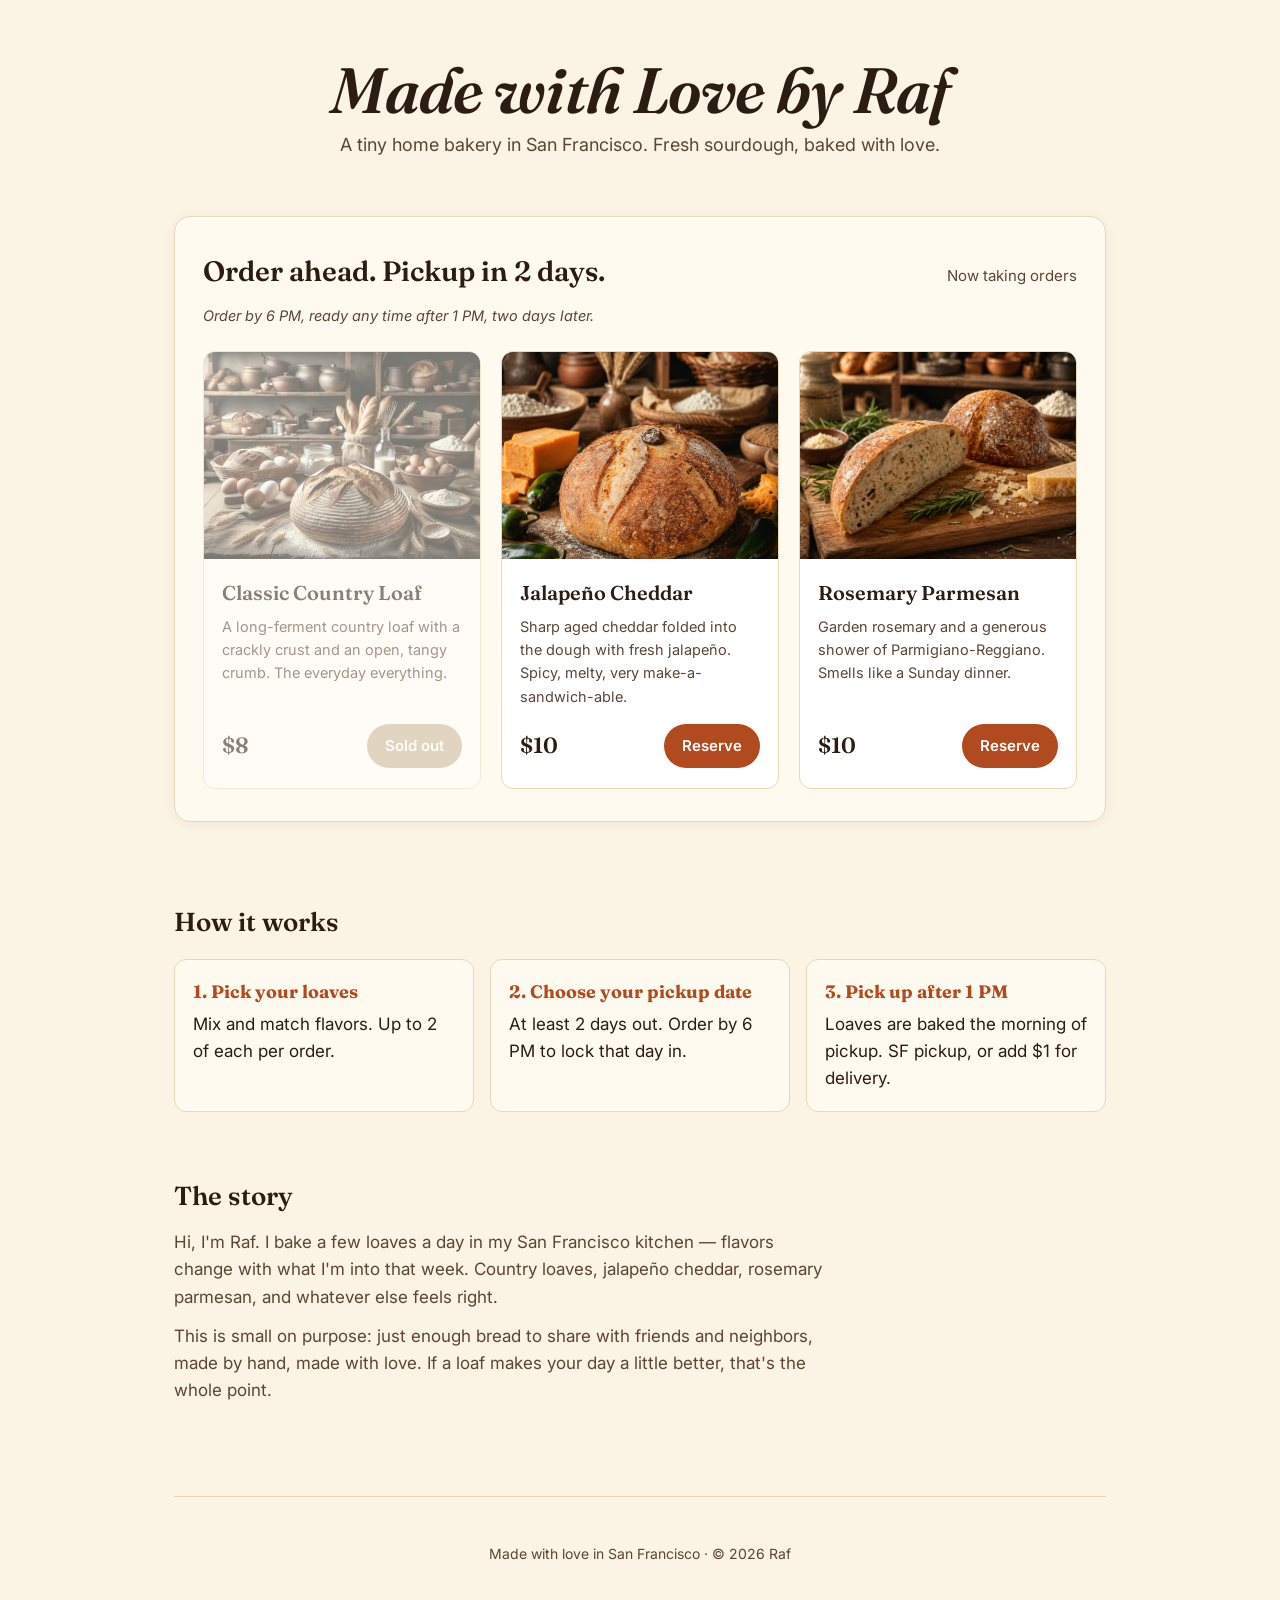
==== index.html @ 99ee521d "Restructure for rolling scheduled-order model The shop no longer revolves around a single "next bake" ====
<!DOCTYPE html>
<html lang="en">
<head>
  <meta charset="UTF-8" />
  <meta name="viewport" content="width=device-width, initial-scale=1.0" />
  <title>Made with Love by Raf — small-batch sourdough in San Francisco</title>
  <meta name="description" content="A tiny home bakery in San Francisco. A few fresh loaves baked each day, made with love." />
  <link rel="icon" type="image/svg+xml" href="favicon.svg" />

  <!-- Open Graph (iMessage, WhatsApp, Facebook, LinkedIn, Slack) -->
  <meta property="og:type" content="website" />
  <meta property="og:site_name" content="Made with Love by Raf" />
  <meta property="og:title" content="Made with Love by Raf" />
  <meta property="og:description" content="A tiny home bakery in San Francisco. Fresh sourdough, baked with love." />
  <meta property="og:url" content="https://madewithlovebyraf.com/" />
  <meta property="og:image" content="https://madewithlovebyraf.com/images/coverphoto.jpg" />
  <meta property="og:image:width" content="1200" />
  <meta property="og:image:height" content="685" />
  <meta property="og:image:alt" content="A fresh sourdough loaf, baked with love." />

  <!-- Twitter / X cards -->
  <meta name="twitter:card" content="summary_large_image" />
  <meta name="twitter:title" content="Made with Love by Raf" />
  <meta name="twitter:description" content="A tiny home bakery in San Francisco. Fresh sourdough, baked with love." />
  <meta name="twitter:image" content="https://madewithlovebyraf.com/images/coverphoto.jpg" />
  <link rel="preconnect" href="https://fonts.googleapis.com" />
  <link rel="preconnect" href="https://fonts.gstatic.com" crossorigin />
  <link href="https://fonts.googleapis.com/css2?family=Fraunces:ital,wght@0,500;0,600;1,500;1,600&family=Inter:wght@400;500;600&display=swap" rel="stylesheet" />
  <link rel="stylesheet" href="styles.css" />
</head>
<body>
  <div class="container">

    <header class="hero">
      <h1 class="hero__brand">Made with Love by Raf</h1>
      <p class="hero__tag">A tiny home bakery in San Francisco. Fresh sourdough, baked with love.</p>
    </header>

    <section class="today" aria-labelledby="today-title">
      <div class="today__head">
        <h2 class="today__title" id="today-title"></h2>
        <span class="today__pickup" id="pickup-window"></span>
      </div>
      <p class="today__leadtime" id="leadtime" hidden></p>
      <p class="today__note" id="today-note" hidden></p>
      <div class="loaf-grid" id="loaf-grid"></div>
    </section>

    <section class="section" id="how">
      <h2>How it works</h2>
      <ol class="steps">
        <li><strong>1. Pick your loaves</strong>Mix and match flavors. Up to 2 of each per order.</li>
        <li><strong>2. Choose your pickup date</strong>At least 2 days out. Order by 6 PM to lock that day in.</li>
        <li><strong>3. Pick up after 1 PM</strong>Loaves are baked the morning of pickup. SF pickup, or add $1 for delivery.</li>
      </ol>
    </section>

    <section class="section" id="story">
      <h2>The story</h2>
      <p>Hi, I'm Raf. I bake a few loaves a day in my San Francisco kitchen — flavors change with what I'm into that week. Country loaves, jalapeño cheddar, rosemary parmesan, and whatever else feels right.</p>
      <p>This is small on purpose: just enough bread to share with friends and neighbors, made by hand, made with love. If a loaf makes your day a little better, that's the whole point.</p>
    </section>

    <footer>
      <p>Made with love in San Francisco &middot; &copy; <span id="year"></span> Raf</p>
    </footer>

  </div>

  <script src="menu.js"></script>
  <script src="app.js"></script>
</body>
</html>
---- styles.css ----
:root {
  --bg: #fbf3e4;
  --bg-card: #fffaf0;
  --ink: #2b1d12;
  --ink-soft: #5b4636;
  --accent: #b14b1f;
  --accent-soft: #d97947;
  --line: #e9d8b8;
  --shadow: 0 2px 12px rgba(80, 50, 20, 0.06);
}

* { box-sizing: border-box; }

html, body {
  margin: 0;
  padding: 0;
  background: var(--bg);
  color: var(--ink);
  font-family: "Inter", system-ui, -apple-system, "Segoe UI", sans-serif;
  font-size: 17px;
  line-height: 1.6;
  -webkit-font-smoothing: antialiased;
}

a { color: var(--accent); }

.container {
  max-width: 980px;
  margin: 0 auto;
  padding: 0 24px;
}

/* ---------- Header / hero ---------- */
.hero {
  padding: 56px 0 32px;
  text-align: center;
}

.hero__brand {
  font-family: "Fraunces", Georgia, serif;
  font-weight: 600;
  font-style: italic;
  font-size: clamp(38px, 6vw, 64px);
  line-height: 1.05;
  margin: 0 0 8px;
  letter-spacing: -0.01em;
}

.hero__tag {
  color: var(--ink-soft);
  margin: 0;
  font-size: 18px;
}

/* ---------- Today's bake ---------- */
.today {
  margin: 24px 0 48px;
  padding: 32px 28px;
  background: var(--bg-card);
  border: 1px solid var(--line);
  border-radius: 16px;
  box-shadow: var(--shadow);
}

.today__head {
  display: flex;
  flex-wrap: wrap;
  align-items: baseline;
  justify-content: space-between;
  gap: 8px 16px;
  margin-bottom: 4px;
}

.today__title {
  font-family: "Fraunces", Georgia, serif;
  font-size: 28px;
  font-weight: 600;
  margin: 0;
}

.today__title span {
  color: var(--accent);
}

.today__pickup {
  color: var(--ink-soft);
  font-size: 15px;
}

.today__leadtime {
  margin: 10px 0 0;
  color: var(--ink-soft);
  font-size: 14.5px;
  font-style: italic;
}

.today__note {
  margin: 12px 0 0;
  padding: 12px 14px;
  background: #fdeacb;
  border-left: 3px solid var(--accent);
  border-radius: 6px;
  color: var(--ink);
  font-size: 15px;
}

.loaf-grid {
  display: grid;
  grid-template-columns: repeat(auto-fit, minmax(240px, 1fr));
  gap: 20px;
  margin-top: 24px;
}

.loaf {
  display: flex;
  flex-direction: column;
  background: #fff;
  border: 1px solid var(--line);
  border-radius: 12px;
  overflow: hidden;
  transition: transform 0.15s ease;
}

.loaf:hover { transform: translateY(-2px); }

.loaf__img {
  width: 100%;
  aspect-ratio: 4 / 3;
  object-fit: cover;
  background: #efe1c4;
}

.loaf__body {
  padding: 18px 18px 20px;
  display: flex;
  flex-direction: column;
  flex: 1;
}

.loaf__name {
  font-family: "Fraunces", Georgia, serif;
  font-size: 20px;
  font-weight: 600;
  margin: 0 0 6px;
}

.loaf__desc {
  color: var(--ink-soft);
  font-size: 14.5px;
  margin: 0 0 16px;
  flex: 1;
}

.loaf__footer {
  display: flex;
  align-items: center;
  justify-content: space-between;
  gap: 12px;
}

.loaf__price {
  font-family: "Fraunces", Georgia, serif;
  font-size: 22px;
  font-weight: 600;
  color: var(--ink);
}

.loaf--sold-out { opacity: 0.55; }
.loaf--sold-out .loaf__img { filter: grayscale(0.4); }

.btn {
  display: inline-block;
  background: var(--accent);
  color: #fff;
  text-decoration: none;
  font-weight: 600;
  font-size: 15px;
  padding: 10px 18px;
  border-radius: 999px;
  transition: background 0.15s ease;
}
.btn:hover { background: #94371a; }
.btn--disabled {
  background: #c9b69a;
  cursor: not-allowed;
  pointer-events: none;
}

/* ---------- Sections ---------- */
.section {
  padding: 32px 0;
}

.section h2 {
  font-family: "Fraunces", Georgia, serif;
  font-size: 26px;
  font-weight: 600;
  margin: 0 0 12px;
}

.section p {
  color: var(--ink-soft);
  margin: 0 0 12px;
  max-width: 60ch;
}

.steps {
  display: grid;
  grid-template-columns: repeat(auto-fit, minmax(220px, 1fr));
  gap: 16px;
  margin: 16px 0 0;
  padding: 0;
  list-style: none;
}

.steps li {
  background: var(--bg-card);
  border: 1px solid var(--line);
  border-radius: 12px;
  padding: 18px;
}

.steps strong {
  display: block;
  font-family: "Fraunces", Georgia, serif;
  font-size: 18px;
  margin-bottom: 4px;
  color: var(--accent);
}

/* ---------- Footer ---------- */
footer {
  margin-top: 48px;
  padding: 32px 0 40px;
  border-top: 1px solid var(--line);
  color: var(--ink-soft);
  font-size: 14px;
  text-align: center;
}

footer a { color: var(--ink-soft); }

@media (max-width: 540px) {
  .hero { padding-top: 36px; }
  .today { padding: 24px 18px; }
}
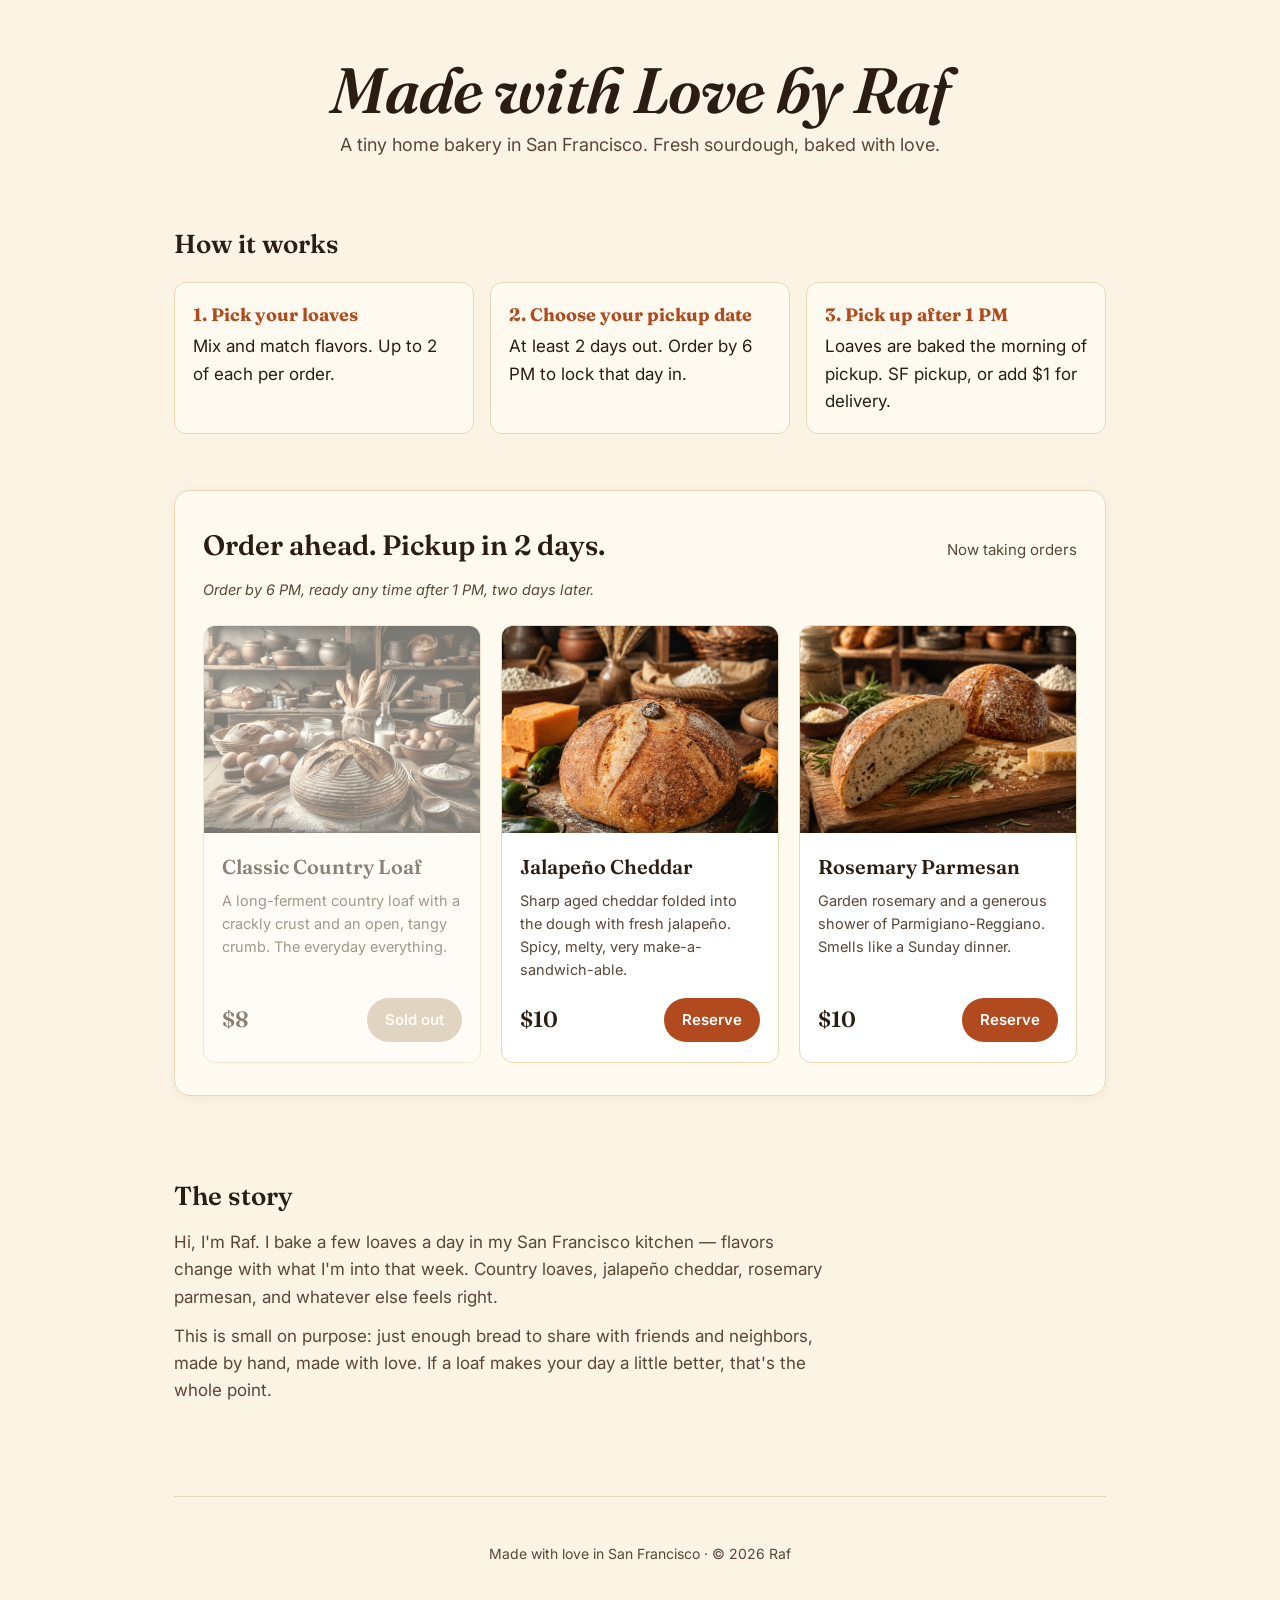
==== commit 87e70234: "Move "How it works" above the order section First-time visitors see the 2-day flow before the produc" ====
--- a/index.html
+++ b/index.html
@@ -36,6 +36,15 @@
       <p class="hero__tag">A tiny home bakery in San Francisco. Fresh sourdough, baked with love.</p>
     </header>
 
+    <section class="section" id="how">
+      <h2>How it works</h2>
+      <ol class="steps">
+        <li><strong>1. Pick your loaves</strong>Mix and match flavors. Up to 2 of each per order.</li>
+        <li><strong>2. Choose your pickup date</strong>At least 2 days out. Order by 6 PM to lock that day in.</li>
+        <li><strong>3. Pick up after 1 PM</strong>Loaves are baked the morning of pickup. SF pickup, or add $1 for delivery.</li>
+      </ol>
+    </section>
+
     <section class="today" aria-labelledby="today-title">
       <div class="today__head">
         <h2 class="today__title" id="today-title"></h2>
@@ -44,15 +53,6 @@
       <p class="today__leadtime" id="leadtime" hidden></p>
       <p class="today__note" id="today-note" hidden></p>
       <div class="loaf-grid" id="loaf-grid"></div>
-    </section>
-
-    <section class="section" id="how">
-      <h2>How it works</h2>
-      <ol class="steps">
-        <li><strong>1. Pick your loaves</strong>Mix and match flavors. Up to 2 of each per order.</li>
-        <li><strong>2. Choose your pickup date</strong>At least 2 days out. Order by 6 PM to lock that day in.</li>
-        <li><strong>3. Pick up after 1 PM</strong>Loaves are baked the morning of pickup. SF pickup, or add $1 for delivery.</li>
-      </ol>
     </section>
 
     <section class="section" id="story">
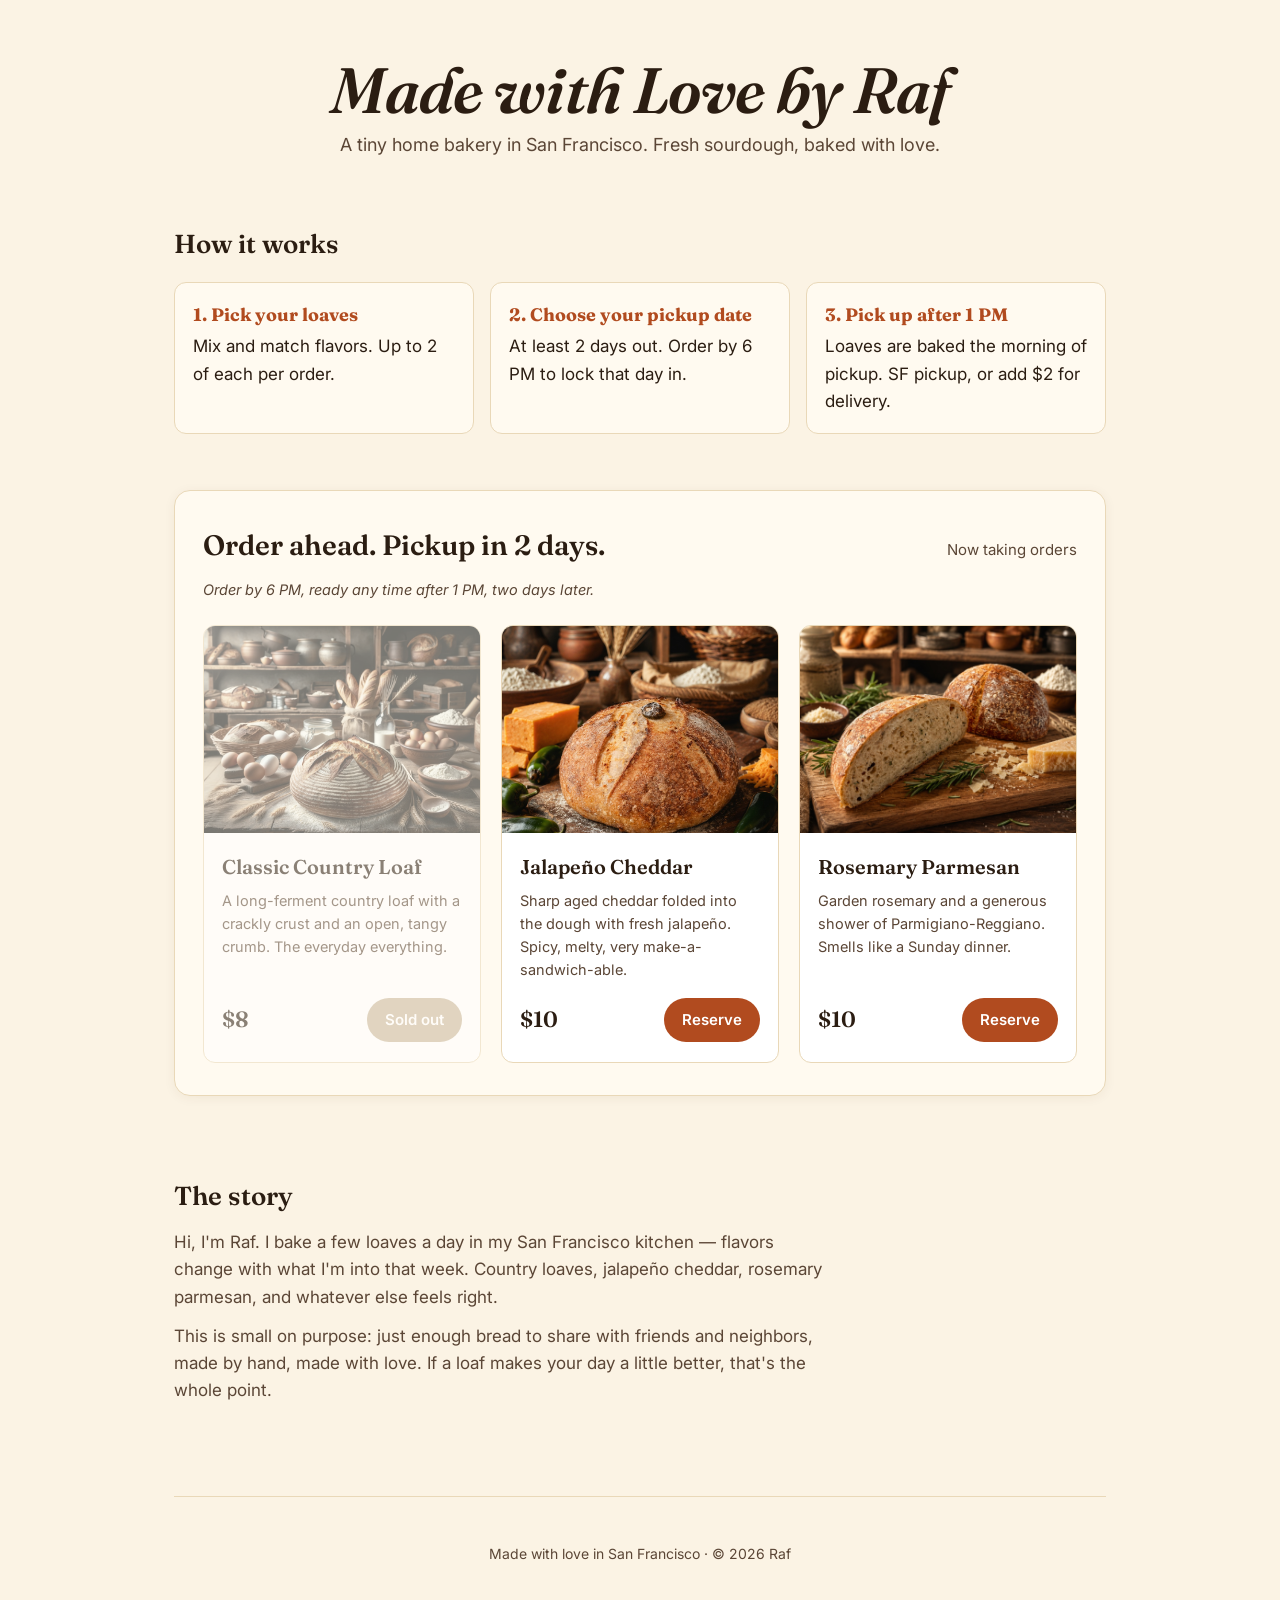
==== commit 8e616867: "Bump SF delivery fee from \$1 to \$2 Co-Authored-By: Claude Opus 4.7 (1M context) <noreply@anthropic" ====
--- a/index.html
+++ b/index.html
@@ -41,7 +41,7 @@
       <ol class="steps">
         <li><strong>1. Pick your loaves</strong>Mix and match flavors. Up to 2 of each per order.</li>
         <li><strong>2. Choose your pickup date</strong>At least 2 days out. Order by 6 PM to lock that day in.</li>
-        <li><strong>3. Pick up after 1 PM</strong>Loaves are baked the morning of pickup. SF pickup, or add $1 for delivery.</li>
+        <li><strong>3. Pick up after 1 PM</strong>Loaves are baked the morning of pickup. SF pickup, or add $2 for delivery.</li>
       </ol>
     </section>
 
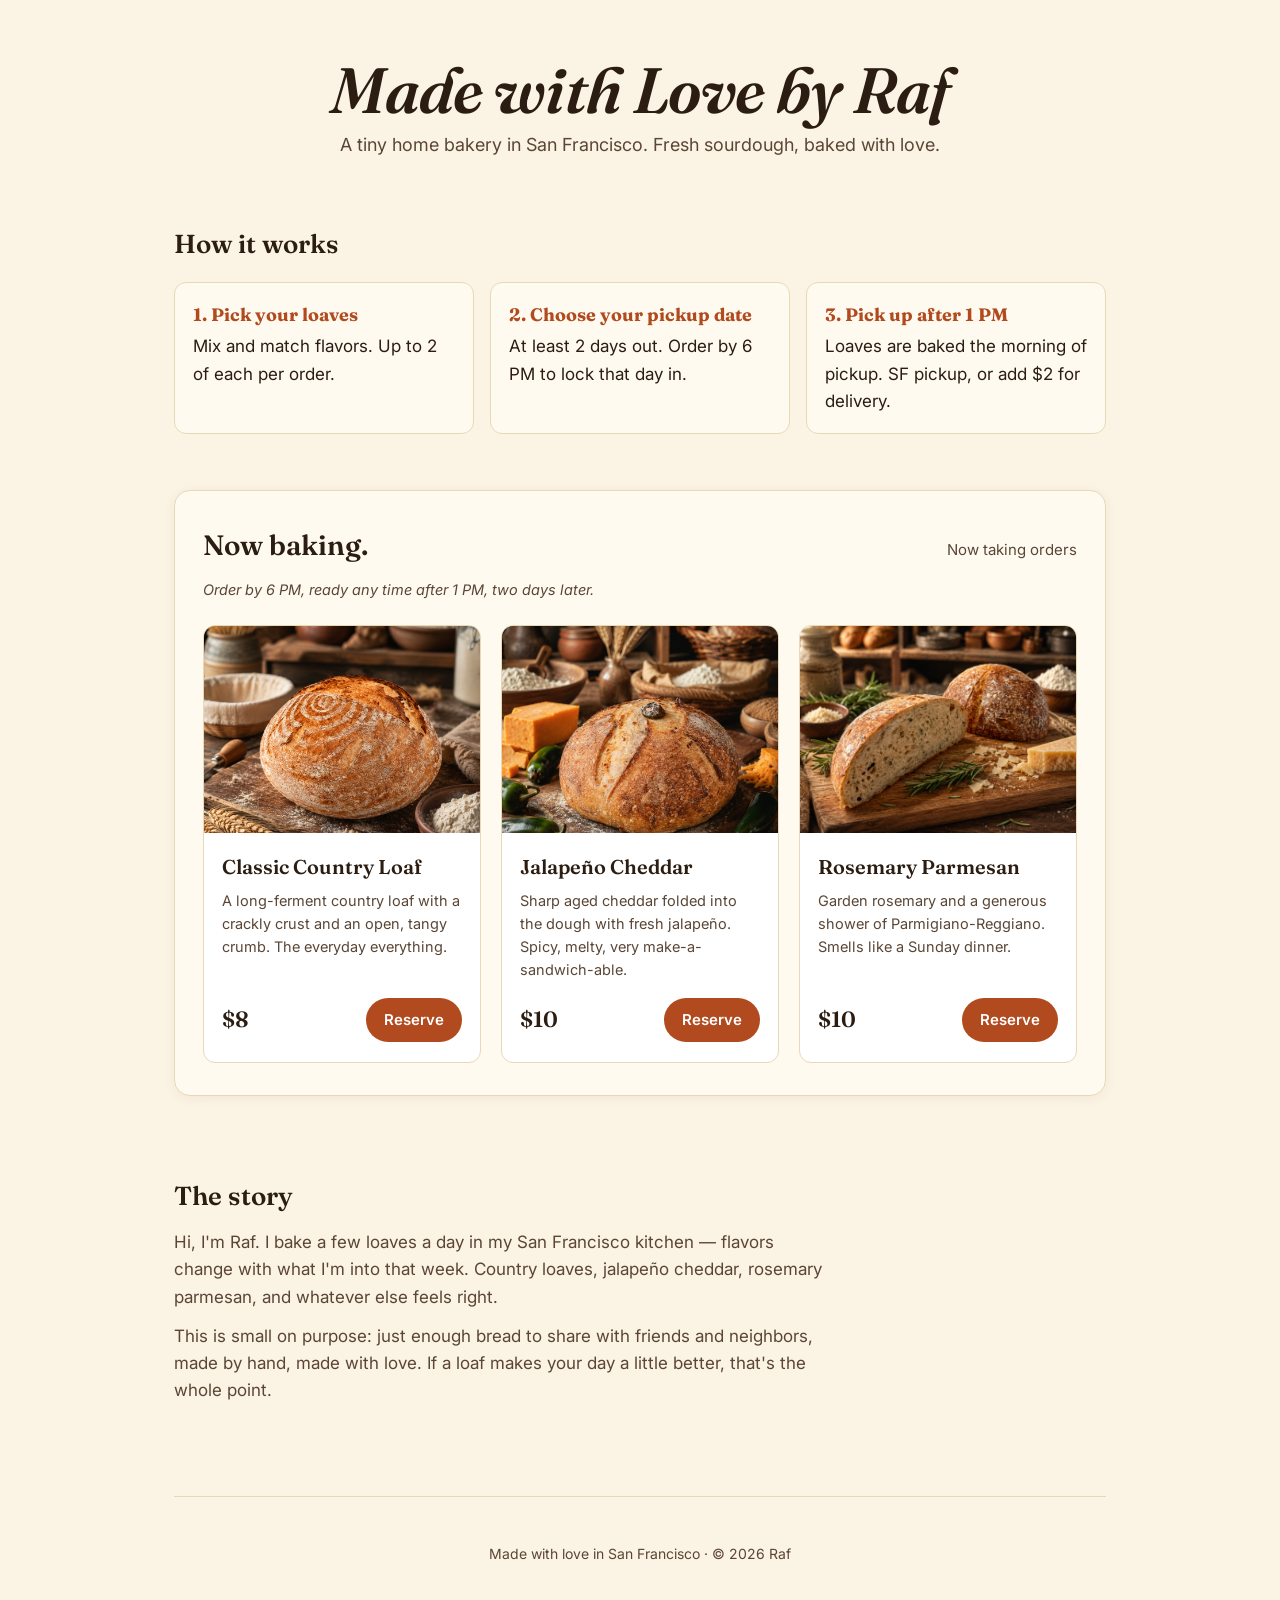
==== commit 5935ac34: "Use new Classic Country photo for link previews Swaps og:image and twitter:image from the generic co" ====
--- a/index.html
+++ b/index.html
@@ -13,16 +13,16 @@
   <meta property="og:title" content="Made with Love by Raf" />
   <meta property="og:description" content="A tiny home bakery in San Francisco. Fresh sourdough, baked with love." />
   <meta property="og:url" content="https://madewithlovebyraf.com/" />
-  <meta property="og:image" content="https://madewithlovebyraf.com/images/coverphoto.jpg" />
-  <meta property="og:image:width" content="1200" />
-  <meta property="og:image:height" content="685" />
+  <meta property="og:image" content="https://madewithlovebyraf.com/images/classic-country.jpg" />
+  <meta property="og:image:width" content="960" />
+  <meta property="og:image:height" content="1200" />
   <meta property="og:image:alt" content="A fresh sourdough loaf, baked with love." />
 
   <!-- Twitter / X cards -->
   <meta name="twitter:card" content="summary_large_image" />
   <meta name="twitter:title" content="Made with Love by Raf" />
   <meta name="twitter:description" content="A tiny home bakery in San Francisco. Fresh sourdough, baked with love." />
-  <meta name="twitter:image" content="https://madewithlovebyraf.com/images/coverphoto.jpg" />
+  <meta name="twitter:image" content="https://madewithlovebyraf.com/images/classic-country.jpg" />
   <link rel="preconnect" href="https://fonts.googleapis.com" />
   <link rel="preconnect" href="https://fonts.gstatic.com" crossorigin />
   <link href="https://fonts.googleapis.com/css2?family=Fraunces:ital,wght@0,500;0,600;1,500;1,600&family=Inter:wght@400;500;600&display=swap" rel="stylesheet" />
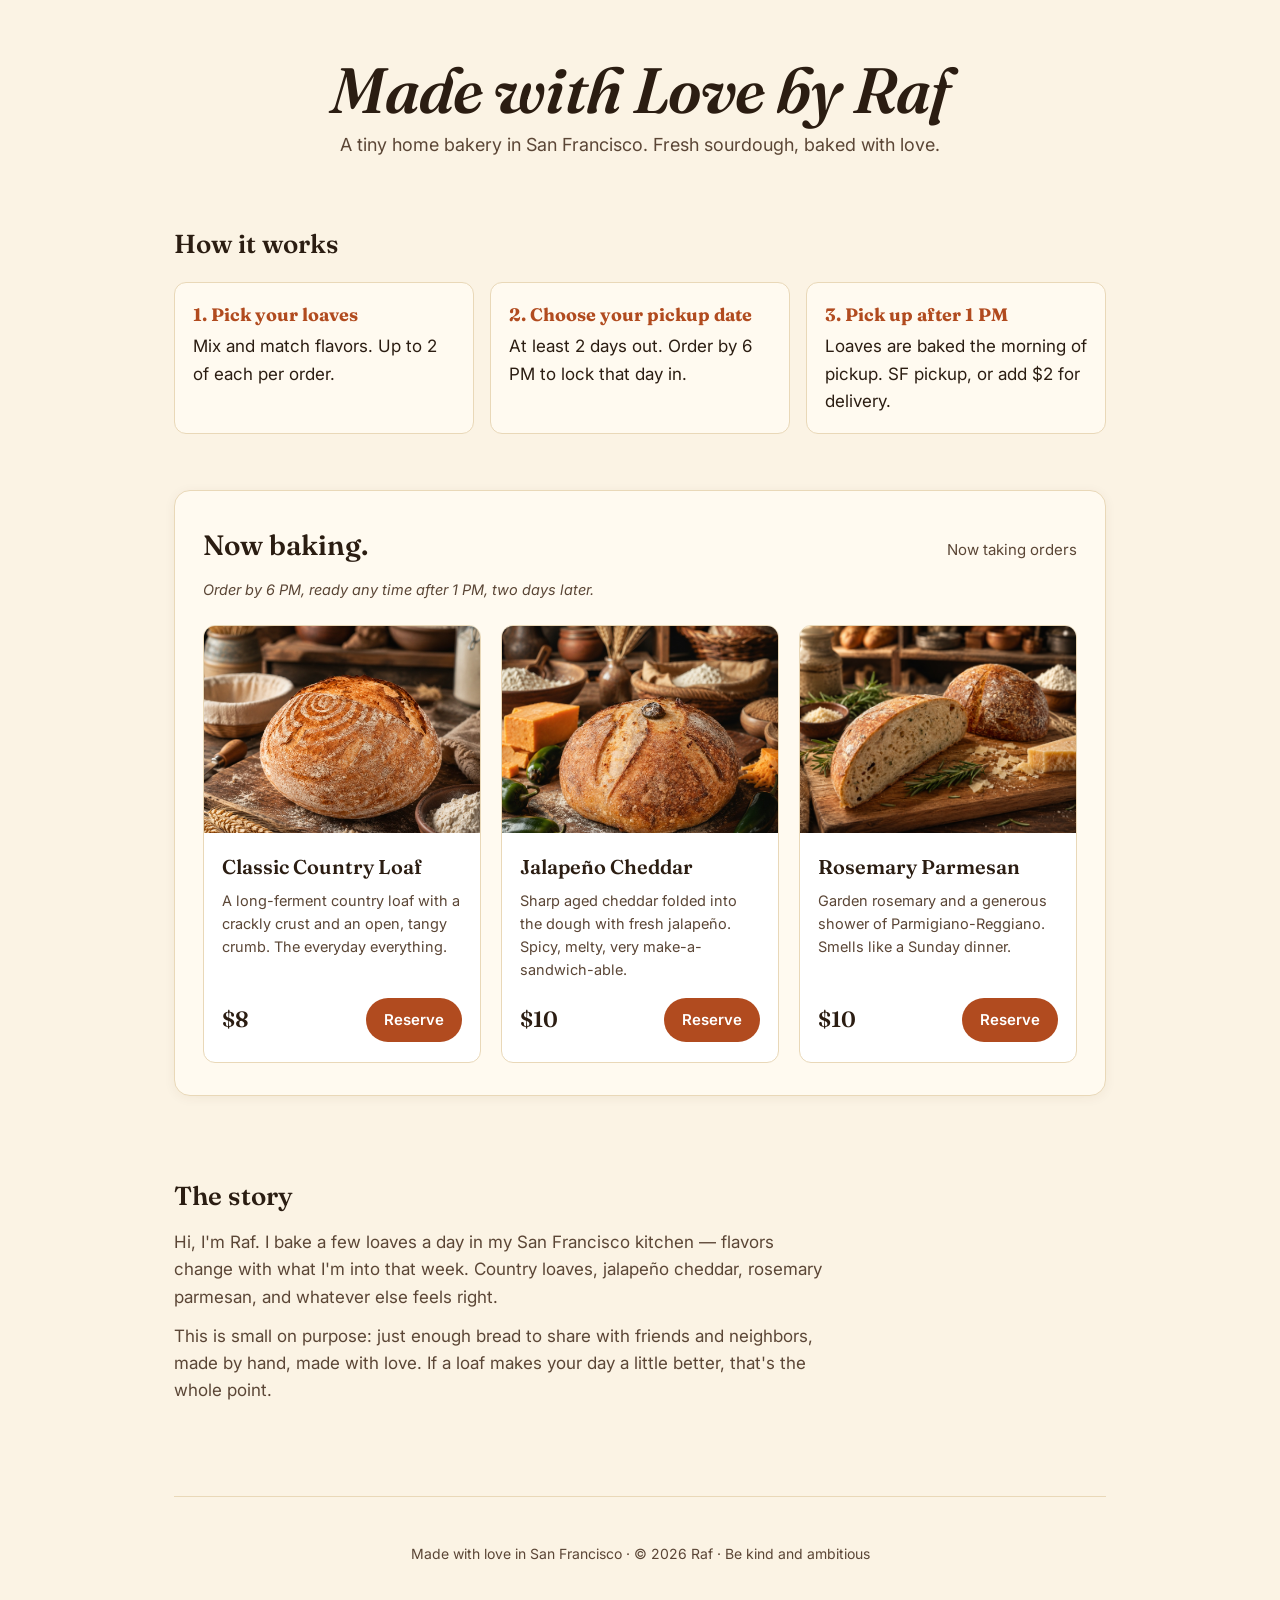
==== commit 9c2898c2: "Update footer" ====
--- a/index.html
+++ b/index.html
@@ -62,7 +62,7 @@
     </section>
 
     <footer>
-      <p>Made with love in San Francisco &middot; &copy; <span id="year"></span> Raf</p>
+      <p>Made with love in San Francisco &middot; &copy; <span id="year"></span> Raf &middot; Be kind and ambitious</p>
     </footer>
 
   </div>
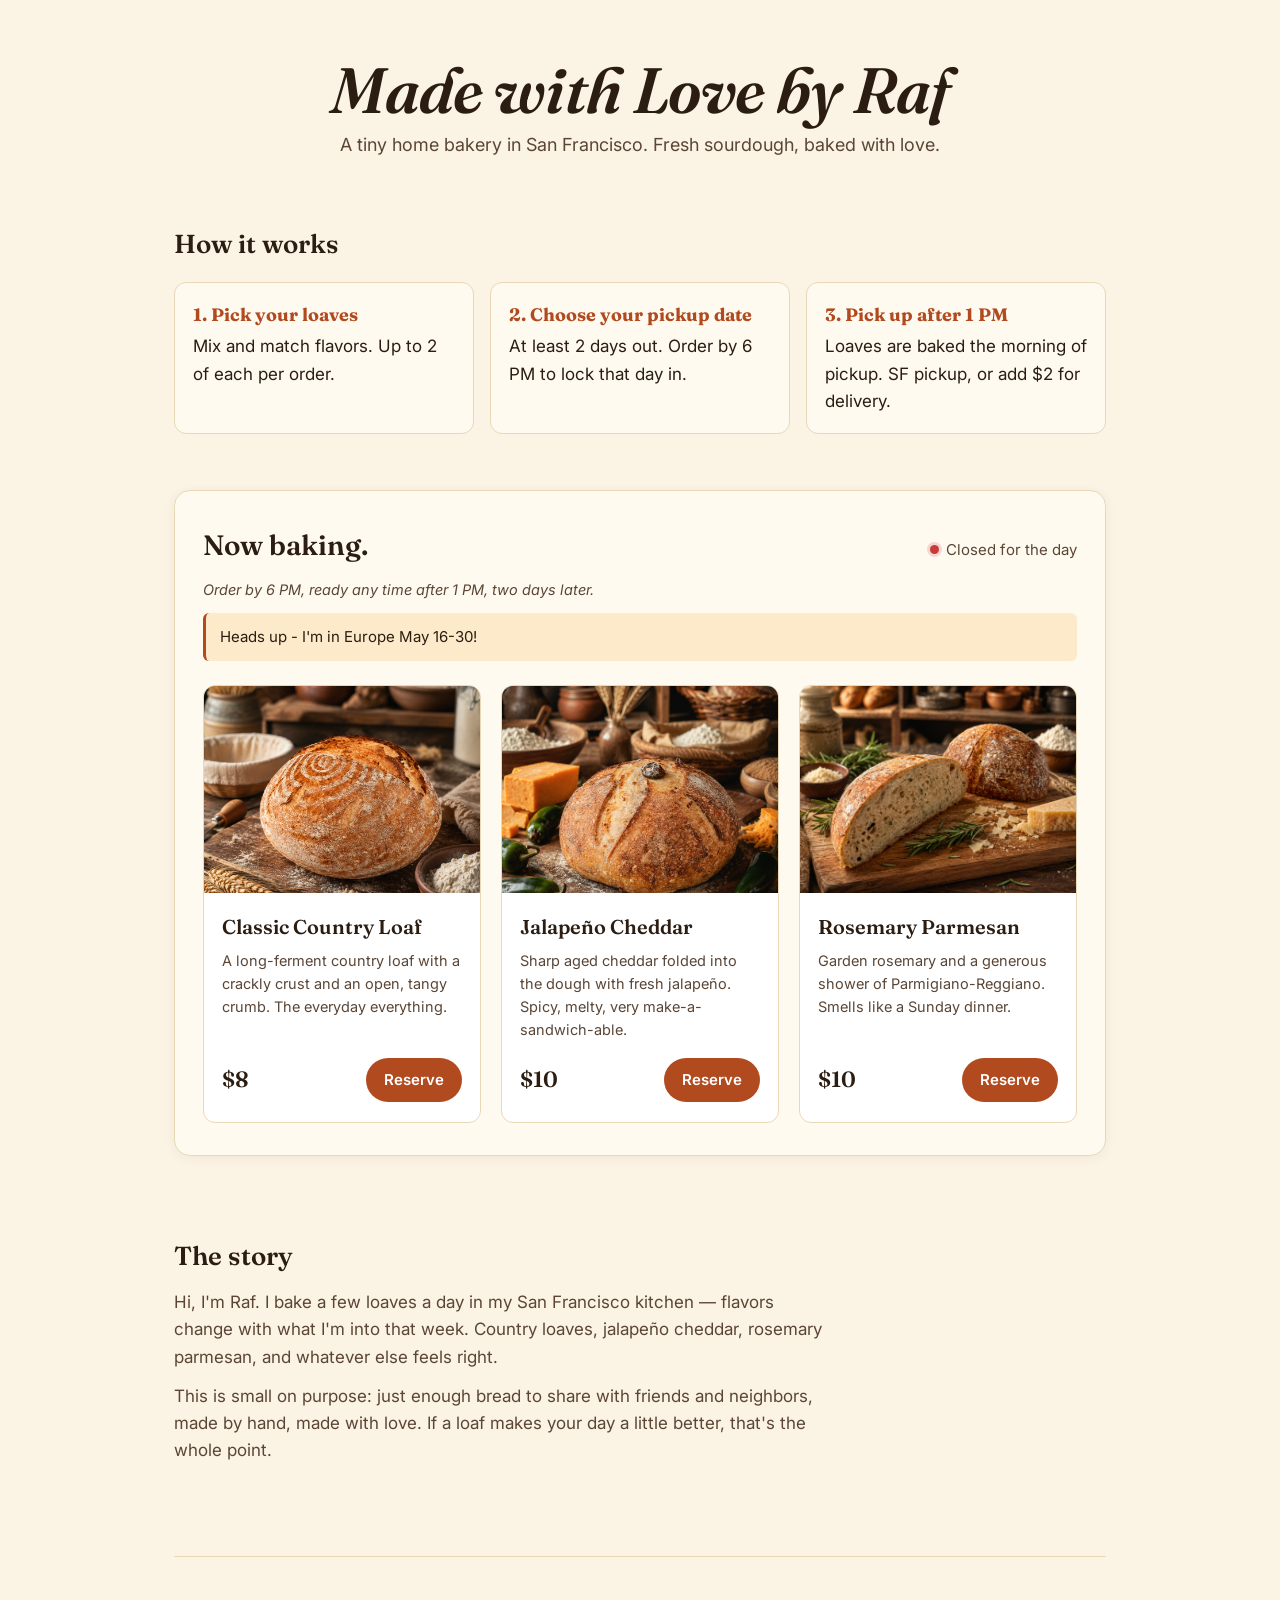
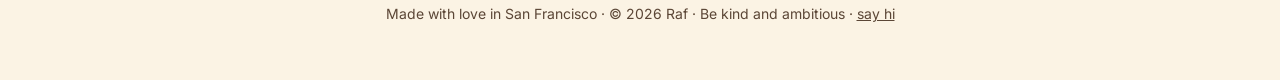
==== commit c053dd4c: "Add 'say hi' contact link to footer" ====
--- a/index.html
+++ b/index.html
@@ -62,7 +62,7 @@
     </section>
 
     <footer>
-      <p>Made with love in San Francisco &middot; &copy; <span id="year"></span> Raf &middot; Be kind and ambitious</p>
+      <p>Made with love in San Francisco &middot; &copy; <span id="year"></span> Raf &middot; Be kind and ambitious &middot; <a href="mailto:hi@madewithlovebyraf.com">say hi</a></p>
     </footer>
 
   </div>
--- a/styles.css
+++ b/styles.css
@@ -87,6 +87,27 @@
   font-size: 15px;
 }
 
+.status__dot {
+  display: inline-block;
+  width: 9px;
+  height: 9px;
+  border-radius: 50%;
+  margin-right: 7px;
+  vertical-align: middle;
+  position: relative;
+  top: -1px;
+}
+
+.status--open .status__dot {
+  background: #2d9d3c;
+  box-shadow: 0 0 0 3px rgba(45, 157, 60, 0.18);
+}
+
+.status--closed .status__dot {
+  background: #c93a3a;
+  box-shadow: 0 0 0 3px rgba(201, 58, 58, 0.18);
+}
+
 .today__leadtime {
   margin: 10px 0 0;
   color: var(--ink-soft);
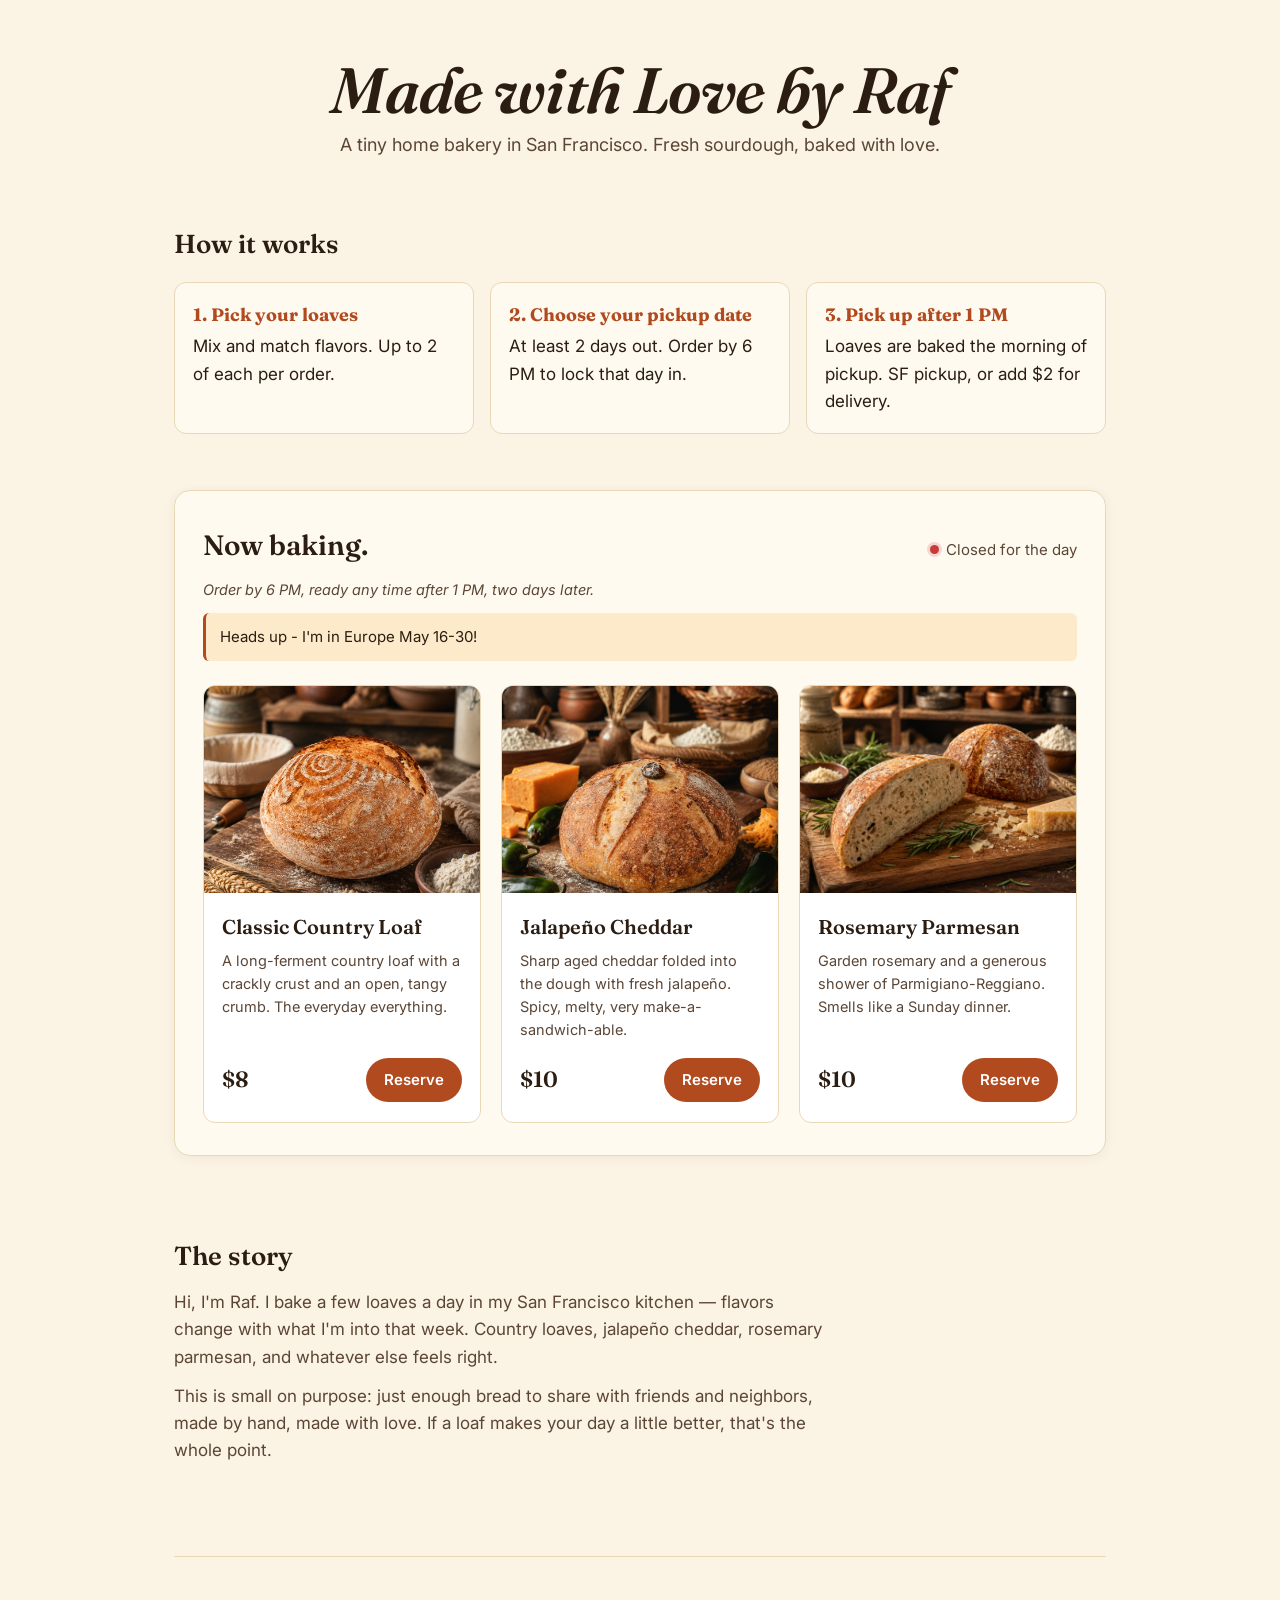
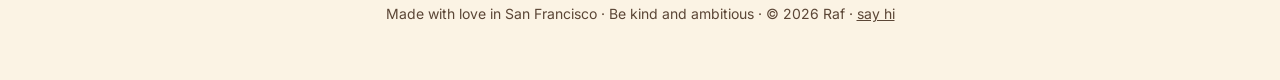
==== commit dbd66ed6: "Update footer copy" ====
--- a/index.html
+++ b/index.html
@@ -62,7 +62,7 @@
     </section>
 
     <footer>
-      <p>Made with love in San Francisco &middot; &copy; <span id="year"></span> Raf &middot; Be kind and ambitious &middot; <a href="mailto:hi@madewithlovebyraf.com">say hi</a></p>
+      <p>Made with love in San Francisco &middot; Be kind and ambitious &middot; &copy; <span id="year"></span> Raf &middot; <a href="mailto:hi@madewithlovebyraf.com">say hi</a></p>
     </footer>
 
   </div>
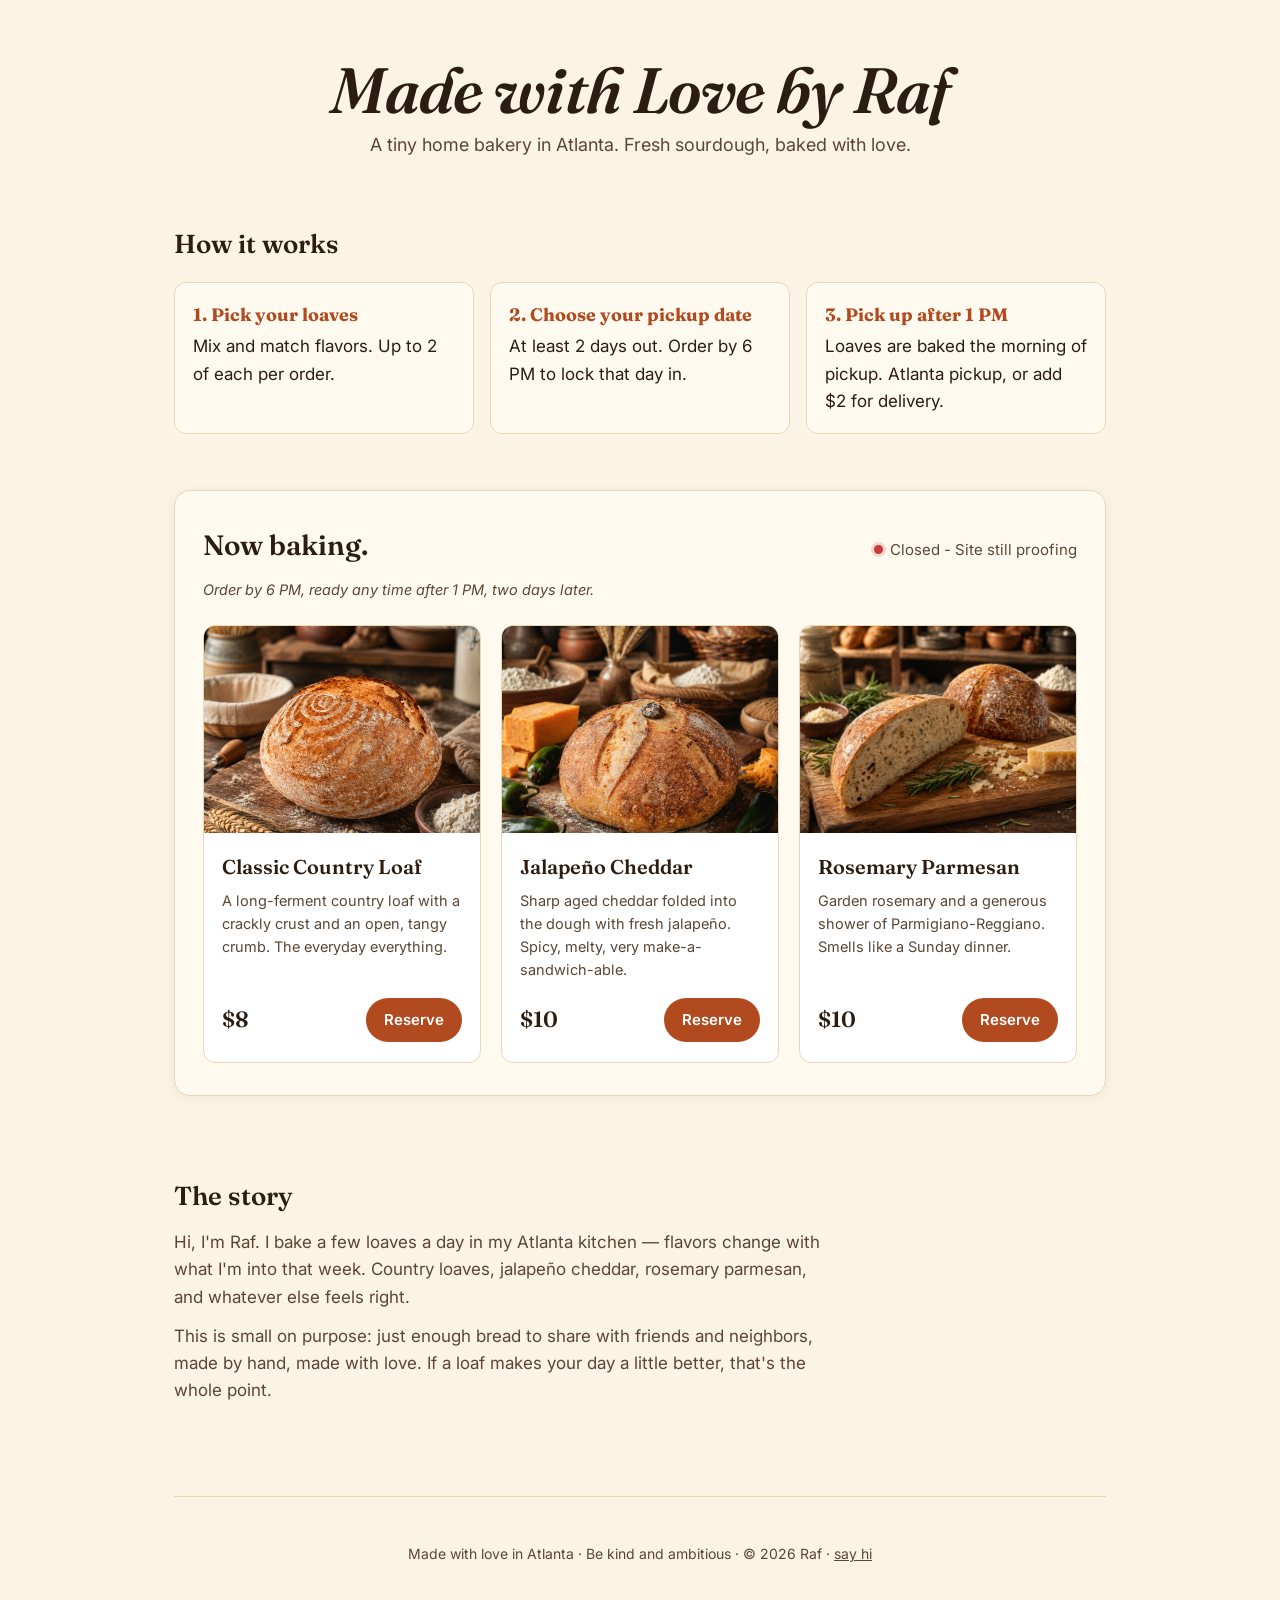
==== commit c81d34d4: "Relocate the bakery from San Francisco to Atlanta We're moving! Updates every location reference: pa" ====
--- a/index.html
+++ b/index.html
@@ -3,15 +3,15 @@
 <head>
   <meta charset="UTF-8" />
   <meta name="viewport" content="width=device-width, initial-scale=1.0" />
-  <title>Made with Love by Raf — small-batch sourdough in San Francisco</title>
-  <meta name="description" content="A tiny home bakery in San Francisco. A few fresh loaves baked each day, made with love." />
+  <title>Made with Love by Raf — small-batch sourdough in Atlanta</title>
+  <meta name="description" content="A tiny home bakery in Atlanta. A few fresh loaves baked each day, made with love." />
   <link rel="icon" type="image/svg+xml" href="favicon.svg" />
 
   <!-- Open Graph (iMessage, WhatsApp, Facebook, LinkedIn, Slack) -->
   <meta property="og:type" content="website" />
   <meta property="og:site_name" content="Made with Love by Raf" />
   <meta property="og:title" content="Made with Love by Raf" />
-  <meta property="og:description" content="A tiny home bakery in San Francisco. Fresh sourdough, baked with love." />
+  <meta property="og:description" content="A tiny home bakery in Atlanta. Fresh sourdough, baked with love." />
   <meta property="og:url" content="https://madewithlovebyraf.com/" />
   <meta property="og:image" content="https://madewithlovebyraf.com/images/classic-country.jpg" />
   <meta property="og:image:width" content="960" />
@@ -21,7 +21,7 @@
   <!-- Twitter / X cards -->
   <meta name="twitter:card" content="summary_large_image" />
   <meta name="twitter:title" content="Made with Love by Raf" />
-  <meta name="twitter:description" content="A tiny home bakery in San Francisco. Fresh sourdough, baked with love." />
+  <meta name="twitter:description" content="A tiny home bakery in Atlanta. Fresh sourdough, baked with love." />
   <meta name="twitter:image" content="https://madewithlovebyraf.com/images/classic-country.jpg" />
   <link rel="preconnect" href="https://fonts.googleapis.com" />
   <link rel="preconnect" href="https://fonts.gstatic.com" crossorigin />
@@ -33,7 +33,7 @@
 
     <header class="hero">
       <h1 class="hero__brand">Made with Love by Raf</h1>
-      <p class="hero__tag">A tiny home bakery in San Francisco. Fresh sourdough, baked with love.</p>
+      <p class="hero__tag">A tiny home bakery in Atlanta. Fresh sourdough, baked with love.</p>
     </header>
 
     <section class="section" id="how">
@@ -41,7 +41,7 @@
       <ol class="steps">
         <li><strong>1. Pick your loaves</strong>Mix and match flavors. Up to 2 of each per order.</li>
         <li><strong>2. Choose your pickup date</strong>At least 2 days out. Order by 6 PM to lock that day in.</li>
-        <li><strong>3. Pick up after 1 PM</strong>Loaves are baked the morning of pickup. SF pickup, or add $2 for delivery.</li>
+        <li><strong>3. Pick up after 1 PM</strong>Loaves are baked the morning of pickup. Atlanta pickup, or add $2 for delivery.</li>
       </ol>
     </section>
 
@@ -57,12 +57,12 @@
 
     <section class="section" id="story">
       <h2>The story</h2>
-      <p>Hi, I'm Raf. I bake a few loaves a day in my San Francisco kitchen — flavors change with what I'm into that week. Country loaves, jalapeño cheddar, rosemary parmesan, and whatever else feels right.</p>
+      <p>Hi, I'm Raf. I bake a few loaves a day in my Atlanta kitchen — flavors change with what I'm into that week. Country loaves, jalapeño cheddar, rosemary parmesan, and whatever else feels right.</p>
       <p>This is small on purpose: just enough bread to share with friends and neighbors, made by hand, made with love. If a loaf makes your day a little better, that's the whole point.</p>
     </section>
 
     <footer>
-      <p>Made with love in San Francisco &middot; Be kind and ambitious &middot; &copy; <span id="year"></span> Raf &middot; <a href="mailto:hi@madewithlovebyraf.com">say hi</a></p>
+      <p>Made with love in Atlanta &middot; Be kind and ambitious &middot; &copy; <span id="year"></span> Raf &middot; <a href="mailto:hi@madewithlovebyraf.com">say hi</a></p>
     </footer>
 
   </div>
